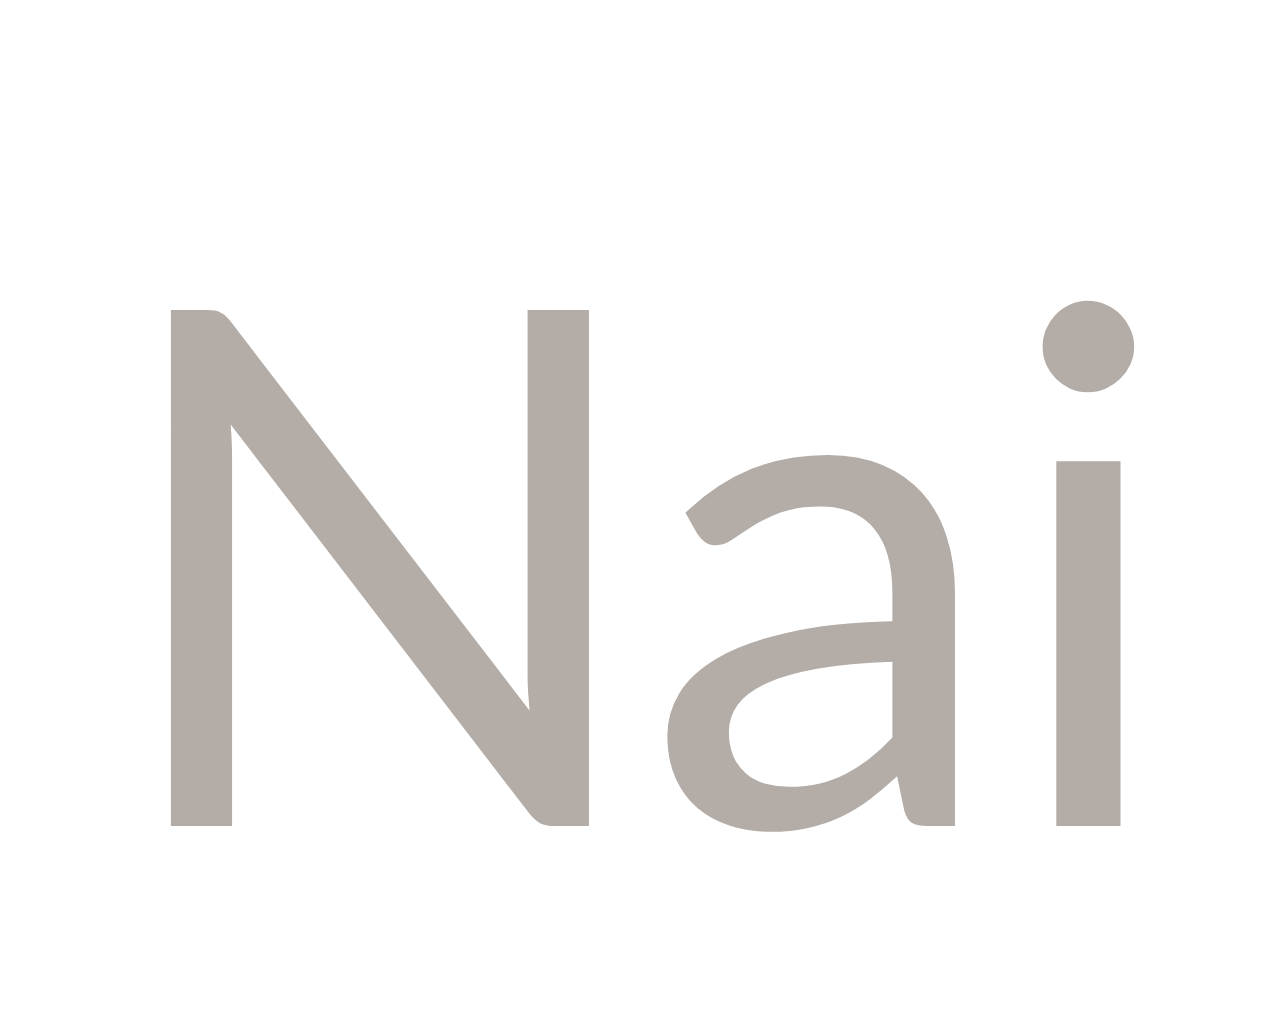
==== index.html @ 10e74f03 "Add files via upload" ====
<!DOCTYPE html>
<html>
    <head> 
        <title> Nai's Website</title>
        <link rel="stylesheet" href="style.css">
        <link href="https://fonts.googleapis.com/css2?family=Lato:wght@300;700;900&display=swap" rel="stylesheet">
        <!-- Hi I am an HTML comment-->
    </head>
    

<body class="home">
    
    <header>
        


    </header>
    <main>
        
            <div id="big">

             <a href="./lists.html"> Nai </a>
            </div>

    
    </a>
       
        <p> 
             
        </p>
        
    </main>
</body>
</html>
---- style.css ----
* {
    box-sizing: border-box;
}

    body {
        width: 100%;
        height:100%;
        margin: 0;
        padding: 15px;
        font-family: 'Lora', serif;
        background-image: url('./img/LightingBolt.JPG');
        
       
    }
     
.home {
        width: 100%;
        height:100%;
        background-color: none;
        margin: 0;
        padding: 15px;
        font-family: 'Lora', serif;
        font-size: 40vh;
        background-image: url('./img/LightingBolt.JPG');
    
}

 a { 
    font-family: 'Lato', sans-serif;
     color:#b3aca7;
     width: 100%;
     display: block;
     font-size: 80vh;
     text-align: center;
     text-decoration: none;
 }

/* NAVIGATION */

nav {
    height: 150px;
    text-align:center;
    font-size: 20px;
    margin:-35px;
    width: 100%;
    position: sticky;
    
    


}

nav ul {
    color:tomato;
    list-style-type: none;
    margin: 0;
    padding: 0;


}
nav li {
    color:tomato;
    display: inline-block;
    text-align:center;

}

nav a {
    display: block;
    padding: 15px;
    text-decoration:none;
}

nav a:link, nav a:visited, nav a:active{
    font-family: 'Lora', serif;
    color:tomato;

}
/* can also be written nav a: link, nav a:visited and color : white */
 




 /* END OF NAVIGATION */

 /* LISTS */

 main ol {
     list-style-type:lower-roman;

 }

 main ul {
     list-style-type:circle;
     color:tomato;
     

 }

 ul {
    list-style-type: none;
    color:tomato;
 }

 /* TABLES */

 main table {
     border-collapse: collapse;

 }

 main caption {
     padding-top:10px;
     caption-side: bottom;

 }

 main table th {
     background-color:white;
     
 }
h1 {
    text-align: center;
    font-size: 36px;
    font-family: 'Lora', serif;
    color:tomato;
    border-radius: 5px;
    

}

#Big {

}

h2 {
    text-align: left;
    font-size: 23px;
    text-shadow: grey;
    font-family: 'Lora', serif;
    color:tomato;
    border-radius: 5px;

}
p {
    text-align: center;
    font-family: 'Lora', serif;
    font-size: 30px;
    
}

section p{ /* Every p element under any section 
should be red */

    color: red;

}

section > p {
    color:blue;

}
/* Only effects the IMMEDIATE sibling of the H1 element. If there isn't any sibling that isn't a p Element then it will not affect anything */
    /* Every p element under any section should be blue */
    


h1 + p {
    font-family:'Lora', serif;
    Position:center;
    color:tomato;

}

/* The stuff above idk */

input::-webkit-input-placeholder, textarea::-webkit-input-placeholder {
    color: #aca49c;
    font-size: 0.875em;
  }
  
  input:focus::-webkit-input-placeholder, textarea:focus::-webkit-input-placeholder {
    color: #bbb5af;
  }
  
  input::-moz-placeholder, textarea::-moz-placeholder {
    color: #aca49c;
    font-size: 0.875em;
  }
  
  input:focus::-moz-placeholder, textarea:focus::-moz-placeholder {
    color: #bbb5af;
  }
  
  input::placeholder, textarea::placeholder {
    color: #aca49c;
    font-size: 0.875em;
  }
  
  input:focus::placeholder, textarea::focus:placeholder {
    color: #bbb5af;
  }
  
  input::-ms-placeholder, textarea::-ms-placeholder {
    color: #aca49c;
    font-size: 0.875em;
  }
  
  input:focus::-ms-placeholder, textarea:focus::-ms-placeholder {
    color: #bbb5af;
  }
  
  /* on hover placeholder */
  
  input:hover::-webkit-input-placeholder, textarea:hover::-webkit-input-placeholder {
    color: #e2dedb;
    font-size: 0.875em;
  }
  
  input:hover:focus::-webkit-input-placeholder, textarea:hover:focus::-webkit-input-placeholder {
    color: #cbc6c1;
  }
  
  input:hover::-moz-placeholder, textarea:hover::-moz-placeholder {
    color: #e2dedb;
    font-size: 0.875em;
  }
  
  input:hover:focus::-moz-placeholder, textarea:hover:focus::-moz-placeholder {
    color: #cbc6c1;
  }
  
  input:hover::placeholder, textarea:hover::placeholder {
    color: #e2dedb;
    font-size: 0.875em;
  }
  
  input:hover:focus::placeholder, textarea:hover:focus::placeholder {
    color: #cbc6c1;
  }
  
  input:hover::placeholder, textarea:hover::placeholder {
    color: #e2dedb;
    font-size: 0.875em;
  }
  
  input:hover:focus::-ms-placeholder, textarea:hover::focus:-ms-placeholder {
    color: #cbc6c1;
  }
  
  body {
    font-family: 'Lato', sans-serif;
    color: #b3aca7;
  }
  
  header {
    position: relative;
    margin: 100px 0 25px 0;
    font-size: 2.3em;
    text-align: center;
    letter-spacing: 7px;
  }
  
  #form {
    position: relative;
    width: 500px;
    margin: 50px auto 100px auto;
  }
  
  input {
    font-family: 'Lato', sans-serif;
    font-size: 0.875em;
    width: 470px;
    height: 50px;
    padding: 0px 15px 0px 15px;
    
    background: transparent;
    outline: none;
    color: #726659;
    
    border: solid 1px #b3aca7;
    border-bottom: none;
    
    transition: all 0.3s ease-in-out;
    -webkit-transition: all 0.3s ease-in-out;
    -moz-transition: all 0.3s ease-in-out;
    -ms-transition: all 0.3s ease-in-out;
  }
  
  input:hover {
    background: #b3aca7;
    color: #e2dedb;
  }
  
  textarea {
    width: 470px;
    max-width: 470px;
    height: 110px;
    max-height: 110px;
    padding: 15px;
    
    background: transparent;
    outline: none;
    
    color: #726659;
    font-family: 'Lato', sans-serif;
    font-size: 0.875em;
    
    border: solid 1px #b3aca7;
    
    transition: all 0.3s ease-in-out;
    -webkit-transition: all 0.3s ease-in-out;
    -moz-transition: all 0.3s ease-in-out;
    -ms-transition: all 0.3s ease-in-out;
  }
  
  textarea:hover {
    background: #b3aca7;
    color: #e2dedb;
  }
  
  #submit {
    width: 470px;
    
    padding: 0;
    margin: -5px 0px 0px 0px;
    
    font-family: 'Lato', sans-serif;
    font-size: 0.875em;
    color: #b3aca7;
    
    outline:none;
    cursor: pointer;
    
    border: solid 1px #b3aca7;
    border-top: none;
  }
  
  #submit:hover {
    color: #e2dedb;
  }
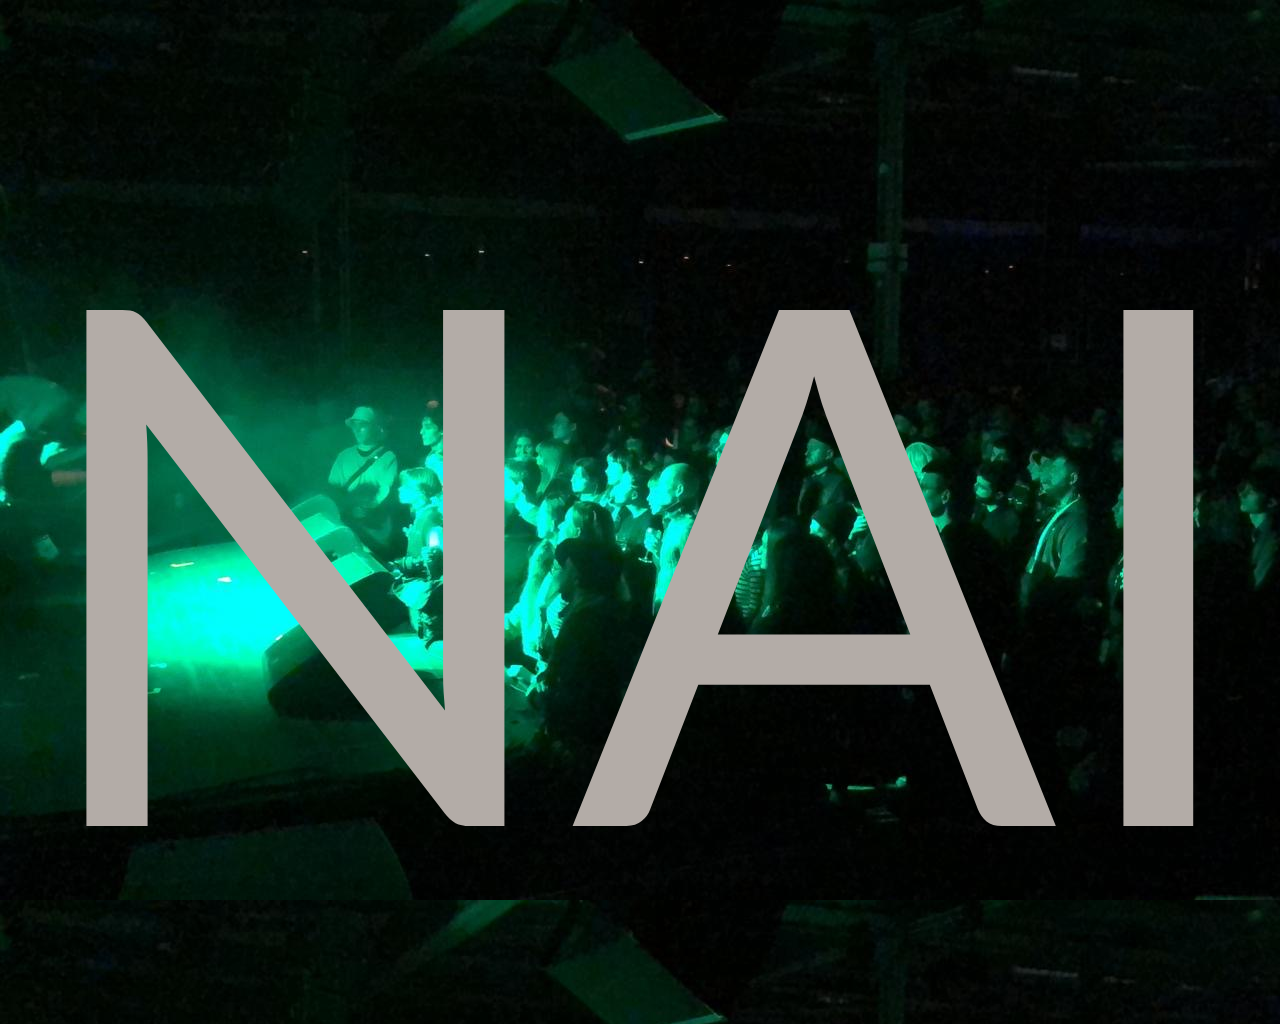
==== commit ed2c9c3e: "Add files via upload" ====
--- a/index.html
+++ b/index.html
@@ -4,6 +4,7 @@
         <title> Nai's Website</title>
         <link rel="stylesheet" href="style.css">
         <link href="https://fonts.googleapis.com/css2?family=Lato:wght@300;700;900&display=swap" rel="stylesheet">
+        <link href="https://fonts.googleapis.com/css2?family=Bungee+Outline&display=swap" rel="stylesheet">
         <!-- Hi I am an HTML comment-->
     </head>
     
@@ -19,7 +20,7 @@
         
             <div id="big">
 
-             <a href="./lists.html"> Nai </a>
+             <a href="./lists.html"> NAI </a>
             </div>
 
     
